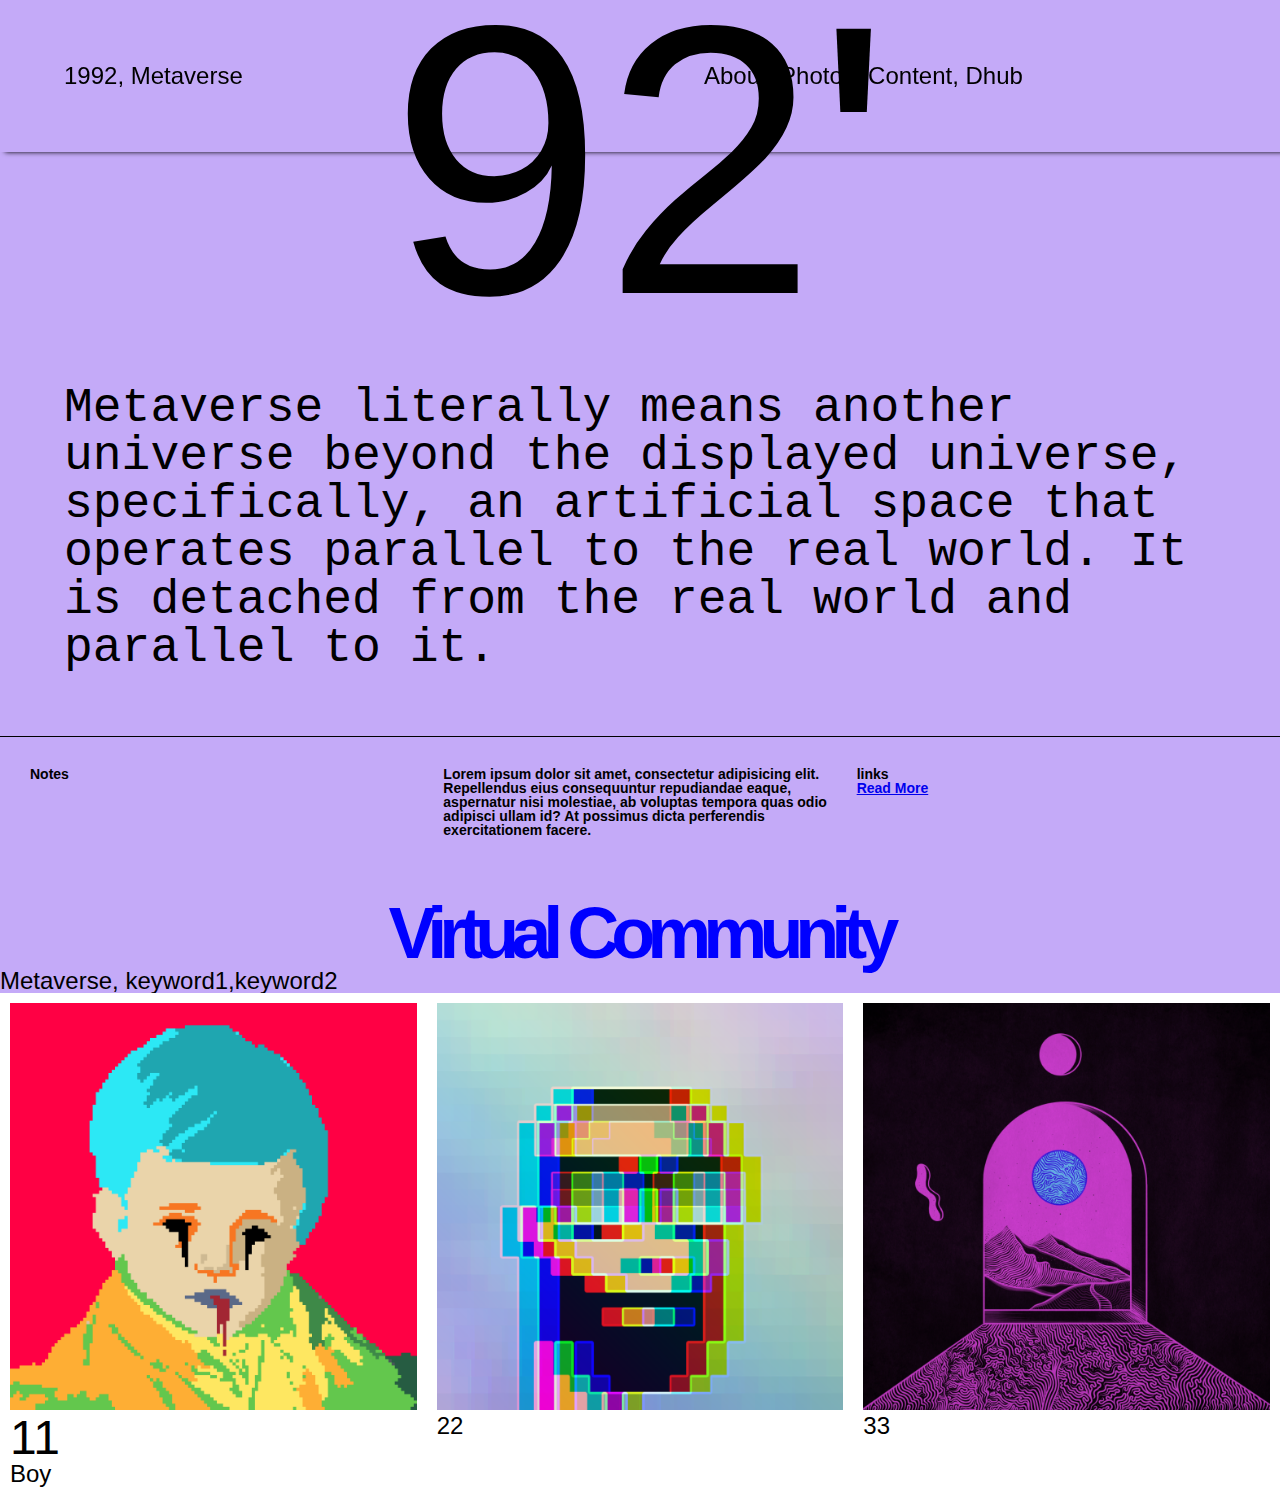
==== Future-record/Index.html @ 8c65d59a "future" ====
<!DOCTYPE html>
<html lang="en">
<head>
    <meta charset="UTF-8">
    <meta http-equiv="X-UA-Compatible" content="IE=edge">
    <meta name="viewport" content="width=device-width, initial-scale=1.0">
    <title>Future Record</title>
    <link rel="stylesheet" href="reset.css">
    <link rel="stylesheet" href="main.css">
</head>
<body>
    <div class="header">
        <div class="logo">
            1992, Metaverse
        </div>
        <div class="nav">
            About, Photos, Content, Dhub
        </div>
    </div>
    <div class="masthead">
        92'
    </div>
    <div class="about">
        Metaverse literally means another universe beyond the displayed universe, specifically, an artificial space that operates parallel to the real world. It is detached from the real world and parallel to it.
    </div>

    <div class="footnotes">
        <div class="note">
            Notes
        </div>
        <div class="note">
            Lorem ipsum dolor sit amet, consectetur adipisicing elit. Repellendus eius consequuntur repudiandae eaque, aspernatur nisi molestiae, ab voluptas tempora quas odio adipisci ullam id? At possimus dicta perferendis exercitationem facere.
        </div>
        <div class="note">
            links <br>
            <a href="link">Read More</a>
        </div>
    </div>

    <div class="title">
        Virtual Community
    </div>

    <div class="keywords">
        Metaverse, keyword1,keyword2
    </div>

    <div class="container">
        <div class="item">
            <img src="images/boy.png" alt="">
            <div class="number">11</div>
            Boy
        </div>
        <div class="item">
            <img src="images/head.png" alt="">
            22
        </div>
        <div class="item">
            <img src="images/purple.png" alt="">
            33
        </div>
    </div>



    

</body>
</html>
---- Future-record/main.css ----
body {
    background-color:rgb(196, 170, 248);
    font-family:'Lucida Sans', 'Lucida Sans Regular', 'Lucida Grande', 'Lucida Sans Unicode', Geneva, Verdana, sans-serif;
    font-size:24px;
}

img {
    width:100%;
}

div.header {
    display: flex;
    flex-wrap:wrap;
    box-shadow: 5px 0px 5px;
    top:0;
    left:0;
    width:100%;
    position:fixed;
}

div.logo {
    padding:5%;
    width:50%;
}

div.nav {
    padding:5%;
    width:50%;
}

div.masthead {
    font-size:30vw;
    line-height:25vw;
    text-align:center;
}

div.about {
    padding:5%;
    font-family:'Courier New', Courier, monospace;
    font-size:48px;
}
div.footnotes {
    display:flex;
    flex-wrap:wrap;
    padding:20px;
    border-top:1px solid black
}

div.note {
    width:33.333%;
    padding:10px;
    font-size:14px;
    font-weight:bold;
}

div.title {
    font-size:72px;
    color:blue;
    text-align:center;
    margin-top:30px;
    font-weight:bold;
    letter-spacing: -8px;
}

div.keyword {
    font-size:48px;
    font-family:'Gill Sans', 'Gill Sans MT', Calibri, 'Trebuchet MS', sans-serif;
    text-align:center;
}

div.container {
    display:flex;
    flex-wrap:wrap;

}

div.item {
    width:33.333%;
    background-color:rgb(255, 255, 255);
    padding:10px;
}

div.number {
    font-size:48px;
}
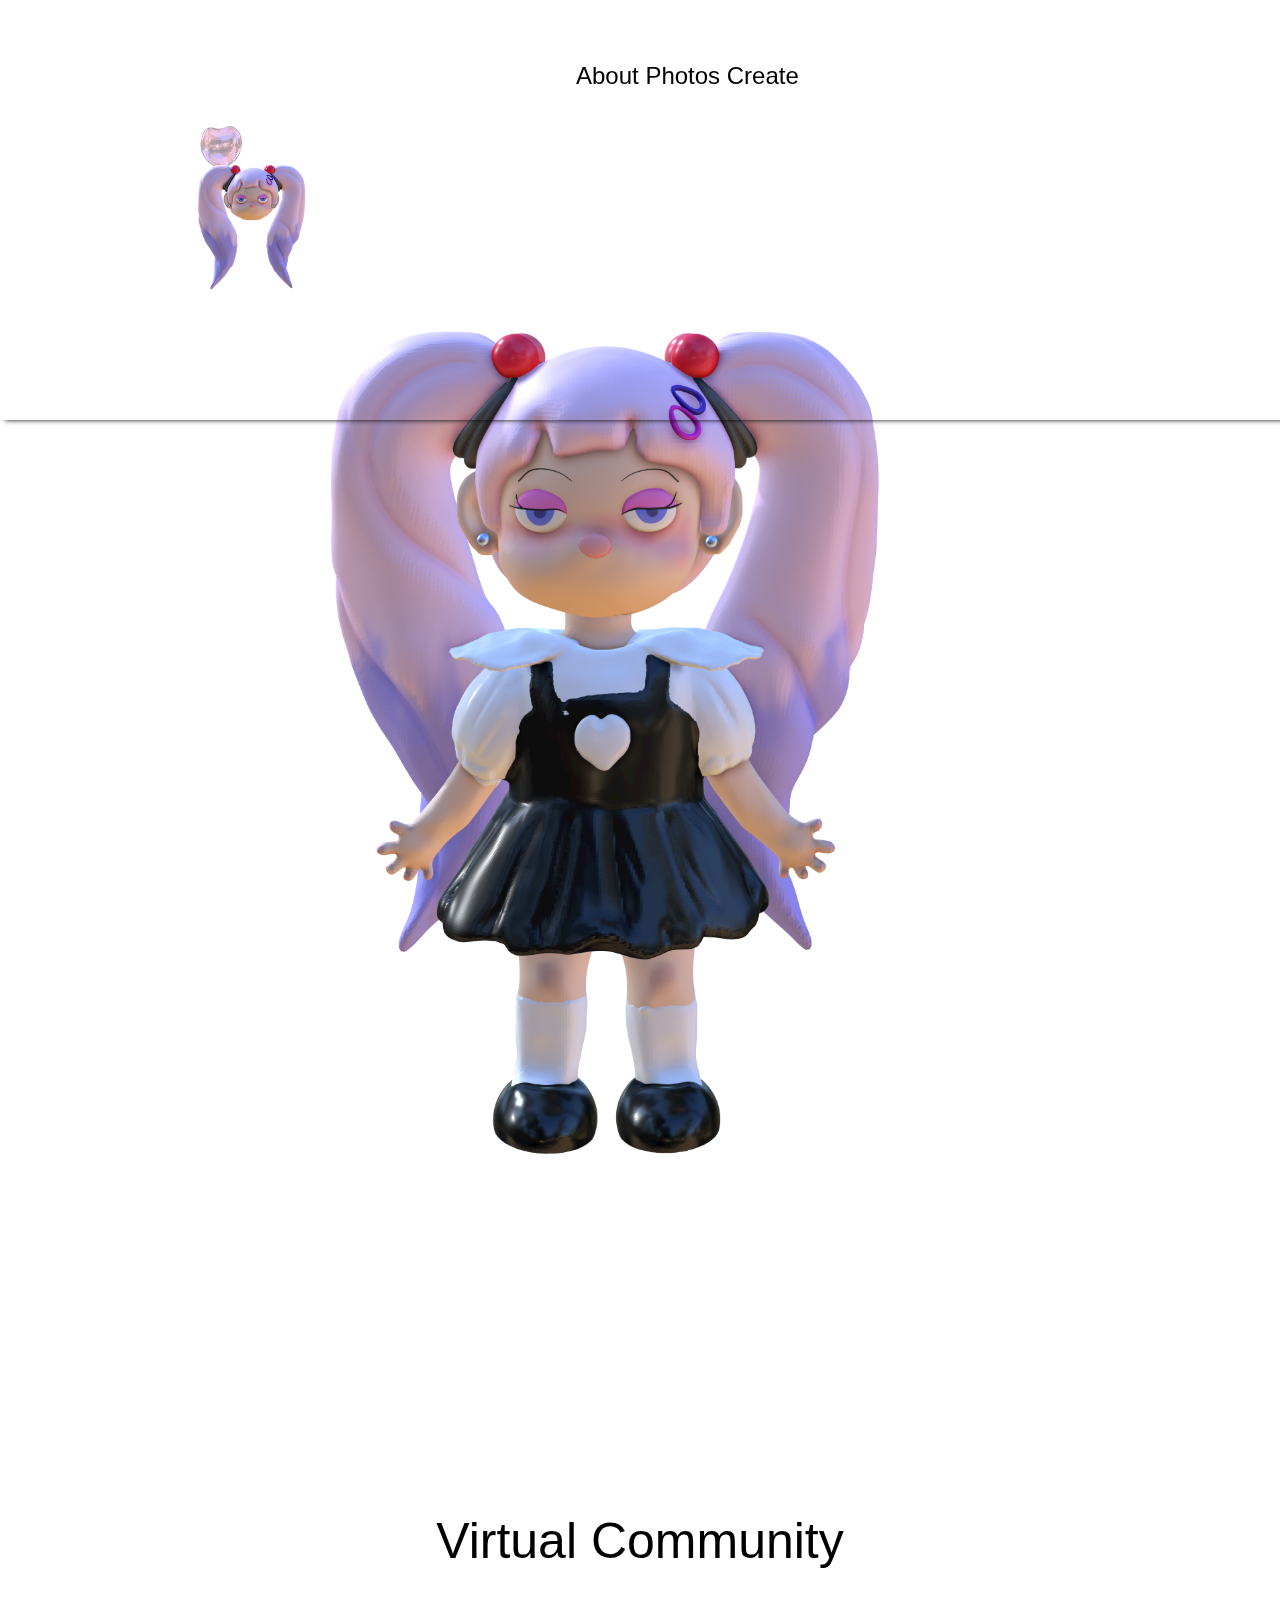
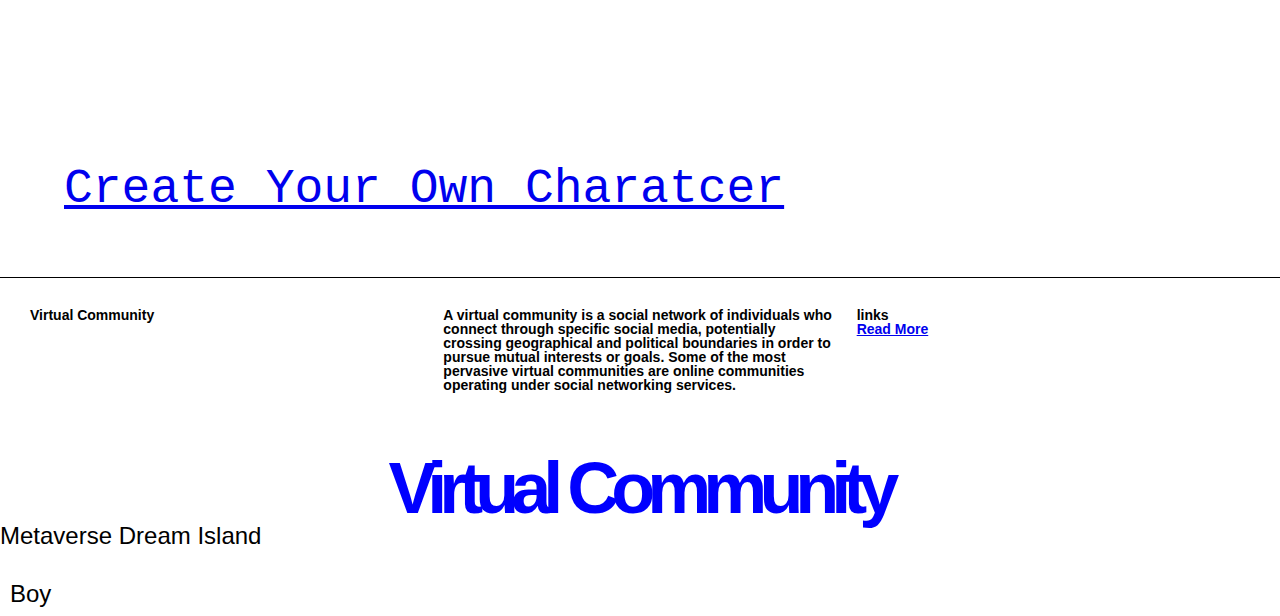
==== commit ec1ed350: "future" ====
--- a/Future-record/Index.html
+++ b/Future-record/Index.html
@@ -8,28 +8,32 @@
     <link rel="stylesheet" href="reset.css">
     <link rel="stylesheet" href="main.css">
 </head>
+
+
 <body>
     <div class="header">
         <div class="logo">
-            1992, Metaverse
+            <img src="images/logo.PNG" alt="">
         </div>
         <div class="nav">
-            About, Photos, Content, Dhub
+            About   Photos   Create
         </div>
     </div>
+
     <div class="masthead">
-        92'
+        <img src="images/main.PNG" alt="">
+        Virtual Community
     </div>
     <div class="about">
-        Metaverse literally means another universe beyond the displayed universe, specifically, an artificial space that operates parallel to the real world. It is detached from the real world and parallel to it.
+        <a href="link">Create Your Own Charatcer</a>
     </div>
 
     <div class="footnotes">
         <div class="note">
-            Notes
+            Virtual Community
         </div>
         <div class="note">
-            Lorem ipsum dolor sit amet, consectetur adipisicing elit. Repellendus eius consequuntur repudiandae eaque, aspernatur nisi molestiae, ab voluptas tempora quas odio adipisci ullam id? At possimus dicta perferendis exercitationem facere.
+            A virtual community is a social network of individuals who connect through specific social media, potentially crossing geographical and political boundaries in order to pursue mutual interests or goals. Some of the most pervasive virtual communities are online communities operating under social networking services.
         </div>
         <div class="note">
             links <br>
@@ -42,28 +46,24 @@
     </div>
 
     <div class="keywords">
-        Metaverse, keyword1,keyword2
+        Metaverse Dream Island
     </div>
 
     <div class="container">
         <div class="item">
-            <img src="images/boy.png" alt="">
-            <div class="number">11</div>
+            <img src="" alt="">
+            <div class="number"></div>
             Boy
         </div>
         <div class="item">
-            <img src="images/head.png" alt="">
-            22
+            <img src="" alt="">
+            
         </div>
         <div class="item">
-            <img src="images/purple.png" alt="">
-            33
+            <img src="" alt="">
+            
         </div>
     </div>
 
-
-
-    
-
 </body>
 </html>--- a/Future-record/main.css
+++ b/Future-record/main.css
@@ -1,5 +1,9 @@
 body {
-    background-color:rgb(196, 170, 248);
+
+    background-image: url(background1.PNG);
+    background-repeat: repeat;
+    background-size: contain;
+    background-position: center;
     font-family:'Lucida Sans', 'Lucida Sans Regular', 'Lucida Grande', 'Lucida Sans Unicode', Geneva, Verdana, sans-serif;
     font-size:24px;
 }
@@ -7,6 +11,7 @@
 img {
     width:100%;
 }
+
 
 div.header {
     display: flex;
@@ -20,7 +25,9 @@
 
 div.logo {
     padding:5%;
-    width:50%;
+    width:40%;
+    flex-wrap: wrap;
+    text-align: right;
 }
 
 div.nav {
@@ -29,7 +36,7 @@
 }
 
 div.masthead {
-    font-size:30vw;
+    font-size:50px;
     line-height:25vw;
     text-align:center;
 }
@@ -71,7 +78,7 @@
 div.container {
     display:flex;
     flex-wrap:wrap;
-
+    align-items:flex-start;
 }
 
 div.item {
@@ -80,6 +87,8 @@
     padding:10px;
 }
 
+
+
 div.number {
     font-size:48px;
 }